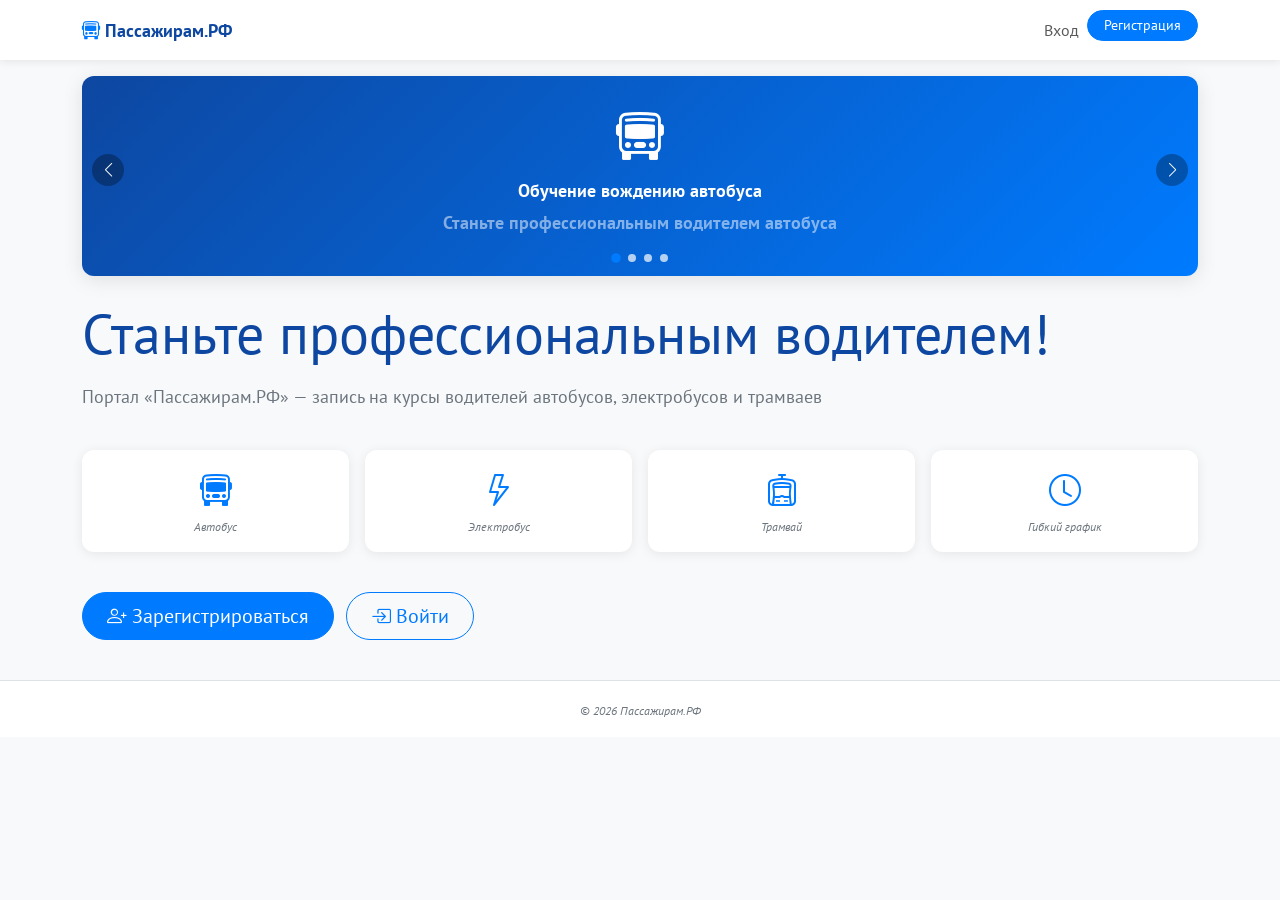
==== айкина/index.html @ 72fbd8d3 "Add files via upload" ====
<!DOCTYPE html>
<html lang="ru">
<head>
    <meta charset="UTF-8">
    <meta name="viewport" content="width=device-width, initial-scale=1.0">
    <title>Пассажирам.РФ - Главная</title>
    
    <link href="https://fonts.googleapis.com/css2?family=PT+Sans:wght@400;700&family=PT+Sans:ital@1&display=swap" rel="stylesheet">
    <link href="https://cdn.jsdelivr.net/npm/bootstrap@5.3.0/dist/css/bootstrap.min.css" rel="stylesheet">
    <link rel="stylesheet" href="https://cdn.jsdelivr.net/npm/bootstrap-icons@1.11.0/font/bootstrap-icons.css">
    <link rel="stylesheet" href="https://cdn.jsdelivr.net/npm/swiper@11/swiper-bundle.min.css" />
    <link rel="stylesheet" href="static/css/style.css">
</head>
<body>
    <nav class="navbar navbar-expand-lg" id="mainNav">
        <div class="container">
            <a class="navbar-brand" href="index.html">
                <i class="bi bi-bus-front"></i> Пассажирам.РФ
            </a>
            <button class="navbar-toggler border-0" type="button" data-bs-toggle="collapse" data-bs-target="#navbarNav">
                <span class="navbar-toggler-icon"></span>
            </button>
            <div class="collapse navbar-collapse" id="navbarNav">
                <ul class="navbar-nav ms-auto">
                    <li class="nav-item">
                        <a class="nav-link" href="templates/login.html">Вход</a>
                    </li>
                    <li class="nav-item">
                        <a class="btn btn-primary btn-sm rounded-pill px-3 text-white" href="templates/register.html">
                            Регистрация
                        </a>
                    </li>
                </ul>
            </div>
        </div>
    </nav>

    <main class="container py-3">
        <div class="swiper mb-4">
            <div class="swiper-wrapper">
                <div class="swiper-slide" style="background: linear-gradient(135deg, #0d47a1, #007bff);">
                    <div class="slide-content text-center p-4">
                        <i class="bi bi-bus-front" style="font-size: 48px;"></i>
                        <h3 class="text-white mt-2">Обучение вождению автобуса</h3>
                        <p class="text-white-50 small">Станьте профессиональным водителем автобуса</p>
                    </div>
                </div>
                <div class="swiper-slide" style="background: linear-gradient(135deg, #1a237e, #0d47a1);">
                    <div class="slide-content text-center p-4">
                        <i class="bi bi-lightning" style="font-size: 48px;"></i>
                        <h3 class="text-white mt-2">Электробусы — будущее</h3>
                        <p class="text-white-50 small">Освойте управление современным электробусом</p>
                    </div>
                </div>
                <div class="swiper-slide" style="background: linear-gradient(135deg, #004d40, #00796b);">
                    <div class="slide-content text-center p-4">
                        <i class="bi bi-train-lightrail-front" style="font-size: 48px;"></i>
                        <h3 class="text-white mt-2">Курсы вождения трамвая</h3>
                        <p class="text-white-50 small">Надежная профессия в городском транспорте</p>
                    </div>
                </div>
                <div class="swiper-slide" style="background: linear-gradient(135deg, #e65100, #f57c00);">
                    <div class="slide-content text-center p-4">
                        <i class="bi bi-award" style="font-size: 48px;"></i>
                        <h3 class="text-white mt-2">Получите права категории D</h3>
                        <p class="text-white-50 small">Официальное обучение с выдачей удостоверения</p>
                    </div>
                </div>
            </div>
            <div class="swiper-pagination"></div>
            <div class="swiper-button-next"></div>
            <div class="swiper-button-prev"></div>
        </div>

        <div class="row align-items-center">
            <div class="col-12">
                <h1 class="display-4 animate-on-scroll">Станьте профессиональным водителем!</h1>
                <p class="lead mt-3" style="font-size: 18px; color: #6c757d;">
                    Портал «Пассажирам.РФ» — запись на курсы водителей автобусов, электробусов и трамваев
                </p>
                
                <div class="row mt-4 g-3">
                    <div class="col-6 col-md-3 animate-on-scroll">
                        <div class="card text-center p-3">
                            <i class="bi bi-bus-front card-icon"></i>
                            <small class="mt-1">Автобус</small>
                        </div>
                    </div>
                    <div class="col-6 col-md-3 animate-on-scroll" style="animation-delay: 0.1s;">
                        <div class="card text-center p-3">
                            <i class="bi bi-lightning card-icon"></i>
                            <small class="mt-1">Электробус</small>
                        </div>
                    </div>
                    <div class="col-6 col-md-3 animate-on-scroll" style="animation-delay: 0.2s;">
                        <div class="card text-center p-3">
                            <i class="bi bi-train-lightrail-front card-icon"></i>
                            <small class="mt-1">Трамвай</small>
                        </div>
                    </div>
                    <div class="col-6 col-md-3 animate-on-scroll" style="animation-delay: 0.3s;">
                        <div class="card text-center p-3">
                            <i class="bi bi-clock card-icon"></i>
                            <small class="mt-1">Гибкий график</small>
                        </div>
                    </div>
                </div>
                
                <div class="mt-4 animate-on-scroll" style="animation-delay: 0.4s;">
                    <div class="d-grid gap-2 d-sm-block">
                        <a href="templates/register.html" class="btn btn-primary btn-lg rounded-pill px-4 me-2">
                            <i class="bi bi-person-plus"></i> Зарегистрироваться
                        </a>
                        <a href="templates/login.html" class="btn btn-outline-primary btn-lg rounded-pill px-4">
                            <i class="bi bi-box-arrow-in-right"></i> Войти
                        </a>
                    </div>
                </div>
            </div>
        </div>
    </main>

    <footer class="footer">
        <div class="container text-center">
            <small>© 2026 Пассажирам.РФ</small>
        </div>
    </footer>

    <script src="https://cdn.jsdelivr.net/npm/bootstrap@5.3.0/dist/js/bootstrap.bundle.min.js"></script>
    <script src="https://cdn.jsdelivr.net/npm/swiper@11/swiper-bundle.min.js"></script>
    <script src="static/js/main.js"></script>
</body>
</html>
---- айкина/static/css/style.css ----
* {
    font-family: 'PT Sans', sans-serif;
    box-sizing: border-box;
}

body {
    background-color: #f8f9fa;
    color: #212529;
    font-size: 16px;
    padding-bottom: 20px;
    opacity: 0;
    animation: pageFadeIn 0.5s ease-in-out forwards;
}

:root {
    --primary-blue: #007bff;
    --dark-blue: #0d47a1;
    --gray: #6c757d;
    --bg-light: #f8f9fa;
    --white: #ffffff;
    --transition-speed: 0.3s;
    --border-radius: 12px;
    --box-shadow: 0 2px 12px rgba(0, 0, 0, 0.08);
}

h1 { font-size: 28px; font-weight: 700; color: #0d47a1; }
h2 { font-size: 22px; font-weight: 700; color: #0d47a1; }
h3 { font-size: 18px; font-weight: 700; color: #0d47a1; }
h4 { font-size: 16px; font-weight: 700; color: #0d47a1; }

p, .main-text { font-size: 16px; }
small, .text-muted, .small-text { 
    font-size: 12px; 
    font-style: italic; 
    color: #6c757d; 
}

@keyframes pageFadeIn {
    from { opacity: 0; transform: translateY(10px); }
    to { opacity: 1; transform: translateY(0); }
}

@keyframes slideInUp {
    from { opacity: 0; transform: translateY(30px); }
    to { opacity: 1; transform: translateY(0); }
}

@keyframes bounceIn {
    0% { opacity: 0; transform: scale(0.3); }
    50% { opacity: 1; transform: scale(1.05); }
    70% { transform: scale(0.9); }
    100% { transform: scale(1); }
}

@keyframes shake {
    0%, 100% { transform: translateX(0); }
    25% { transform: translateX(-5px); }
    75% { transform: translateX(5px); }
}

.animate-on-scroll {
    opacity: 0;
    transform: translateY(30px);
    transition: all 0.6s ease-out;
}

.animate-on-scroll.visible {
    opacity: 1;
    transform: translateY(0);
}

.navbar {
    background: #ffffff !important;
    box-shadow: 0 2px 8px rgba(0, 0, 0, 0.08);
    padding: 10px 0;
    transition: box-shadow var(--transition-speed) ease;
}

.navbar.scrolled {
    box-shadow: 0 4px 20px rgba(0, 0, 0, 0.15);
}

.navbar-brand {
    color: #0d47a1 !important;
    font-weight: 700;
    font-size: 18px;
    transition: all var(--transition-speed) ease;
}

.navbar-brand:hover {
    transform: scale(1.02);
}

.navbar-brand i {
    color: #007bff;
}

.nav-link {
    position: relative;
    transition: all var(--transition-speed) ease;
}

.nav-link::after {
    content: '';
    position: absolute;
    bottom: 0;
    left: 50%;
    width: 0;
    height: 2px;
    background: #007bff;
    transition: all var(--transition-speed) ease;
    transform: translateX(-50%);
}

.nav-link:hover::after {
    width: 100%;
}

.card {
    background: #ffffff;
    border: none;
    border-radius: var(--border-radius);
    box-shadow: var(--box-shadow);
    margin-bottom: 16px;
    transition: all var(--transition-speed) ease;
}

.card:hover {
    transform: translateY(-4px);
    box-shadow: 0 8px 25px rgba(0, 0, 0, 0.12);
}

.card-body {
    padding: 20px;
}

.card-icon {
    font-size: 32px;
    color: #007bff;
    transition: all var(--transition-speed) ease;
}

.card:hover .card-icon {
    transform: scale(1.1) rotate(-5deg);
}

.btn {
    transition: all var(--transition-speed) ease;
    position: relative;
    overflow: hidden;
}

.btn:active {
    transform: scale(0.95);
}

.btn::after {
    content: '';
    position: absolute;
    top: 50%;
    left: 50%;
    width: 0;
    height: 0;
    border-radius: 50%;
    background: rgba(255, 255, 255, 0.2);
    transform: translate(-50%, -50%);
    transition: width 0.6s, height 0.6s;
}

.btn:active::after {
    width: 300px;
    height: 300px;
}

.btn-primary {
    background: #007bff;
    border-color: #007bff;
}

.btn-primary:hover {
    background: #0d47a1;
    border-color: #0d47a1;
    transform: translateY(-2px);
    box-shadow: 0 4px 15px rgba(0, 123, 255, 0.3);
}

.btn-outline-primary {
    color: #007bff;
    border-color: #007bff;
}

.btn-outline-primary:hover {
    background: #007bff;
    border-color: #007bff;
    color: white;
    transform: translateY(-2px);
    box-shadow: 0 4px 15px rgba(0, 123, 255, 0.2);
}

.btn-success {
    background: #28a745;
    border-color: #28a745;
}

.btn-success:hover {
    background: #1e7e34;
    border-color: #1e7e34;
    transform: translateY(-2px);
    box-shadow: 0 4px 15px rgba(40, 167, 69, 0.3);
}

.form-control,
.form-select {
    border-radius: 8px;
    border: 1px solid #dee2e6;
    font-size: 16px;
    padding: 10px 14px;
    transition: all var(--transition-speed) ease;
}

.form-control:focus,
.form-select:focus {
    border-color: #007bff;
    box-shadow: 0 0 0 0.2rem rgba(0, 123, 255, 0.15);
    transform: scale(1.01);
}

.form-control.is-invalid,
.form-select.is-invalid {
    border-color: #dc3545;
    animation: shake 0.3s ease-in-out;
}

.invalid-feedback {
    font-size: 12px;
    font-style: italic;
    color: #dc3545;
    animation: slideInUp 0.3s ease-out;
}

.badge {
    transition: all var(--transition-speed) ease;
    padding: 6px 12px;
    border-radius: 20px;
    font-size: 12px;
}

.badge-status-new {
    background: #ffc107;
    color: #212529;
}

.badge-status-progress {
    background: #007bff;
    color: white;
}

.badge-status-completed {
    background: #28a745;
    color: white;
}

.swiper {
    width: 100%;
    height: 200px;
    border-radius: var(--border-radius);
    overflow: hidden;
    box-shadow: 0 4px 20px rgba(0, 0, 0, 0.1);
}

.swiper-slide {
    display: flex;
    align-items: center;
    justify-content: center;
    color: white;
    font-size: 20px;
    font-weight: 700;
}

.swiper-slide .slide-content {
    animation: bounceIn 0.8s ease-out;
}

.swiper-button-next,
.swiper-button-prev {
    color: white;
    background: rgba(0, 0, 0, 0.3);
    width: 32px;
    height: 32px;
    border-radius: 50%;
    transition: all var(--transition-speed) ease;
}

.swiper-button-next:hover,
.swiper-button-prev:hover {
    background: rgba(0, 0, 0, 0.5);
    transform: scale(1.1);
}

.swiper-button-next:after,
.swiper-button-prev:after {
    font-size: 14px;
}

.swiper-pagination-bullet {
    background: white;
    opacity: 0.7;
    transition: all var(--transition-speed) ease;
}

.swiper-pagination-bullet-active {
    background: #007bff;
    opacity: 1;
    transform: scale(1.2);
}

.alert {
    border-radius: var(--border-radius);
    animation: slideInUp 0.4s ease-out;
    border: none;
    box-shadow: 0 4px 15px rgba(0, 0, 0, 0.08);
}

.table th {
    background: #f8f9fa;
    border-bottom: 2px solid #dee2e6;
    font-weight: 700;
    color: #0d47a1;
}

.table-hover tbody tr:hover {
    background: rgba(0, 123, 255, 0.05);
}

.pagination .page-link {
    border: none;
    color: #007bff;
    background: transparent;
    transition: all var(--transition-speed) ease;
}

.pagination .page-link:hover {
    background: #007bff;
    color: white;
    transform: scale(1.05);
}

.pagination .page-item.active .page-link {
    background: #007bff;
    color: white;
    border-radius: 50%;
}

.pagination .page-item.disabled .page-link {
    color: #6c757d;
}

.modal-content {
    border: none;
    border-radius: var(--border-radius);
    box-shadow: 0 20px 60px rgba(0, 0, 0, 0.15);
}

.nav-tabs .nav-link {
    border: none;
    color: #6c757d;
    font-weight: 600;
    transition: all var(--transition-speed) ease;
    border-radius: 8px 8px 0 0;
}

.nav-tabs .nav-link:hover {
    color: #007bff;
    background: rgba(0, 123, 255, 0.05);
}

.nav-tabs .nav-link.active {
    color: #007bff;
    background: white;
    border-bottom: 3px solid #007bff;
}

.footer {
    background: #ffffff;
    border-top: 1px solid #dee2e6;
    padding: 16px 0;
    margin-top: 24px;
}

@media (max-width: 768px) {
    h1 { font-size: 24px; }
    h2 { font-size: 20px; }
    h3 { font-size: 16px; }
    
    .card-body { padding: 16px; }
    .container { padding: 0 12px; }
    .swiper { height: 150px; }
    
    .table { font-size: 12px; }
    .table td, .table th { padding: 6px 8px; }
}

@media (max-width: 576px) {
    h1 { font-size: 20px; }
    h2 { font-size: 18px; }
    
    .swiper { height: 130px; }
    .swiper-slide { font-size: 14px; }
    
    .pagination .page-link { 
        padding: 6px 10px; 
        font-size: 12px;
    }
}
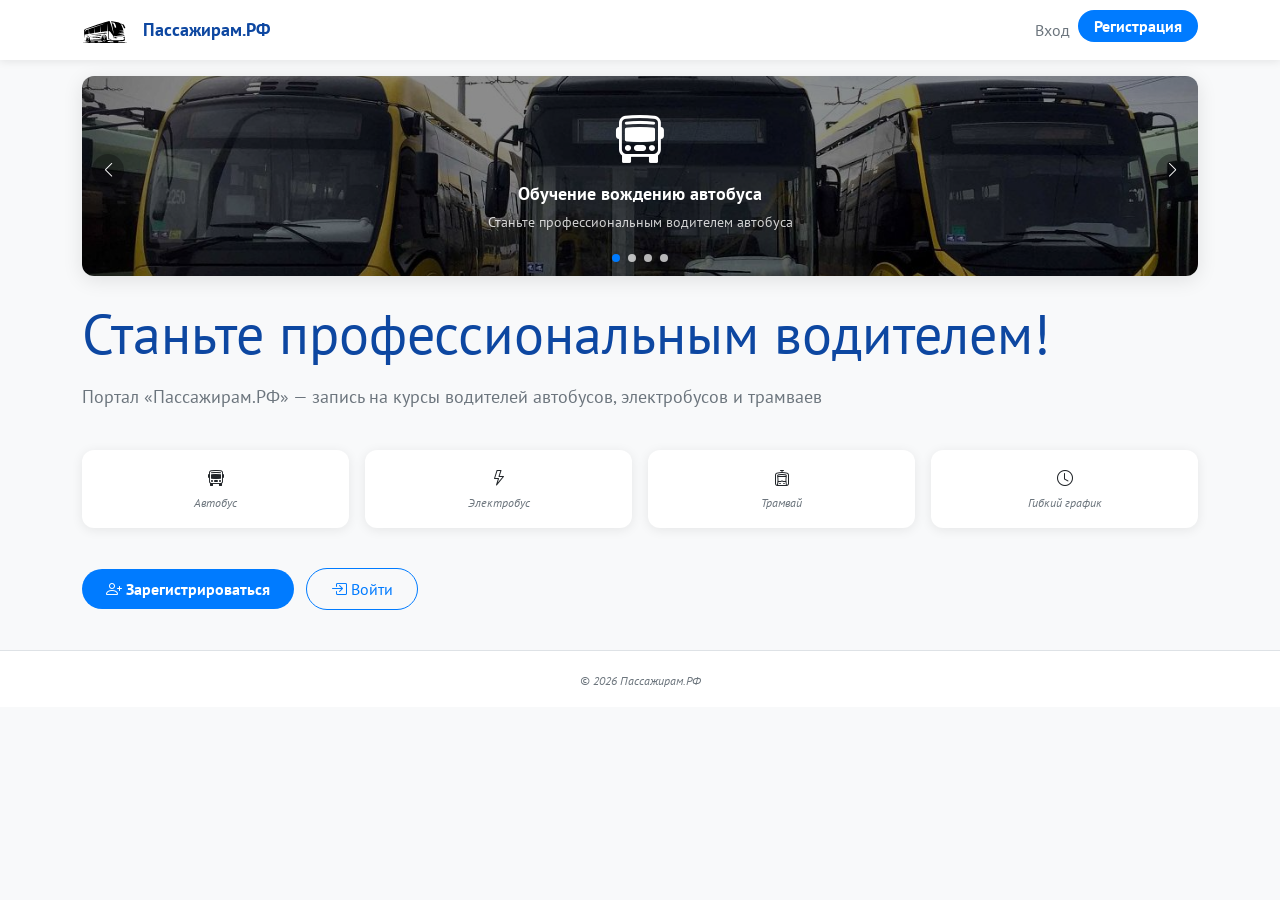
==== commit 9b726fb9: "Add files via upload" ====
--- a/айкина/index.html
+++ b/айкина/index.html
@@ -15,7 +15,9 @@
     <nav class="navbar navbar-expand-lg" id="mainNav">
         <div class="container">
             <a class="navbar-brand" href="index.html">
-                <i class="bi bi-bus-front"></i> Пассажирам.РФ
+                <!-- ЛОГОТИП вместо иконки автобуса -->
+                <img src="./img/logo2.svg" alt="Пассажирам.РФ" class="logo-img" style="height: 24px; width: auto; margin-right: 10px;">
+                Пассажирам.РФ
             </a>
             <button class="navbar-toggler border-0" type="button" data-bs-toggle="collapse" data-bs-target="#navbarNav">
                 <span class="navbar-toggler-icon"></span>
@@ -36,34 +38,50 @@
     </nav>
 
     <main class="container py-3">
+        <!-- СЛАЙДЕР С КАРТИНКАМИ -->
         <div class="swiper mb-4">
             <div class="swiper-wrapper">
-                <div class="swiper-slide" style="background: linear-gradient(135deg, #0d47a1, #007bff);">
-                    <div class="slide-content text-center p-4">
-                        <i class="bi bi-bus-front" style="font-size: 48px;"></i>
-                        <h3 class="text-white mt-2">Обучение вождению автобуса</h3>
-                        <p class="text-white-50 small">Станьте профессиональным водителем автобуса</p>
+                <!-- Слайд 1: Автобус -->
+                <div class="swiper-slide" style="background-image: url('./img/avtobys.jpg'); background-size: cover; background-position: center;">
+                    <div class="slide-overlay">
+                        <div class="slide-content text-center p-4">
+                            <i class="bi bi-bus-front" style="font-size: 48px; color: #ffffff;"></i>
+                            <h3 class="text-white mt-2">Обучение вождению автобуса</h3>
+                            <p class="text-white small" style="opacity: 0.8;">Станьте профессиональным водителем автобуса</p>
+                        </div>
                     </div>
                 </div>
-                <div class="swiper-slide" style="background: linear-gradient(135deg, #1a237e, #0d47a1);">
-                    <div class="slide-content text-center p-4">
-                        <i class="bi bi-lightning" style="font-size: 48px;"></i>
-                        <h3 class="text-white mt-2">Электробусы — будущее</h3>
-                        <p class="text-white-50 small">Освойте управление современным электробусом</p>
+                
+                <!-- Слайд 2: Электробус -->
+                <div class="swiper-slide" style="background-image: url('./img/electro.jpg'); background-size: cover; background-position: center;">
+                    <div class="slide-overlay">
+                        <div class="slide-content text-center p-4">
+                            <i class="bi bi-lightning" style="font-size: 48px; color: #ffffff;"></i>
+                            <h3 class="text-white mt-2">Электробусы — будущее</h3>
+                            <p class="text-white small" style="opacity: 0.8;">Освойте управление современным электробусом</p>
+                        </div>
                     </div>
                 </div>
-                <div class="swiper-slide" style="background: linear-gradient(135deg, #004d40, #00796b);">
-                    <div class="slide-content text-center p-4">
-                        <i class="bi bi-train-lightrail-front" style="font-size: 48px;"></i>
-                        <h3 class="text-white mt-2">Курсы вождения трамвая</h3>
-                        <p class="text-white-50 small">Надежная профессия в городском транспорте</p>
+                
+                <!-- Слайд 3: Трамвай -->
+                <div class="swiper-slide" style="background-image: url('./img/1_large.png'); background-size: cover; background-position: center;">
+                    <div class="slide-overlay">
+                        <div class="slide-content text-center p-4">
+                            <i class="bi bi-train-lightrail-front" style="font-size: 48px; color: #ffffff;"></i>
+                            <h3 class="text-white mt-2">Курсы вождения трамвая</h3>
+                            <p class="text-white small" style="opacity: 0.8;">Надежная профессия в городском транспорте</p>
+                        </div>
                     </div>
                 </div>
-                <div class="swiper-slide" style="background: linear-gradient(135deg, #e65100, #f57c00);">
-                    <div class="slide-content text-center p-4">
-                        <i class="bi bi-award" style="font-size: 48px;"></i>
-                        <h3 class="text-white mt-2">Получите права категории D</h3>
-                        <p class="text-white-50 small">Официальное обучение с выдачей удостоверения</p>
+                
+                <!-- Слайд 4: Получение прав -->
+                <div class="swiper-slide" style="background-image: url('./img/scale_1200.png'); background-size: cover; background-position: center;">
+                    <div class="slide-overlay">
+                        <div class="slide-content text-center p-4">
+                            <i class="bi bi-award" style="font-size: 48px; color: #ffffff;"></i>
+                            <h3 class="text-white mt-2">Получите права категории D</h3>
+                            <p class="text-white small" style="opacity: 0.8;">Официальное обучение с выдачей удостоверения</p>
+                        </div>
                     </div>
                 </div>
             </div>
--- a/айкина/static/css/style.css
+++ b/айкина/static/css/style.css
@@ -1,3 +1,9 @@
+/* ========================================
+   РУКОВОДСТВО ПО СТИЛЮ - Пассажирам.РФ
+   Цвета: #007bff, #0d47a1, #6c757d, #f8f9fa, #ffffff
+   Шрифт: PT Sans
+   ======================================== */
+
 * {
     font-family: 'PT Sans', sans-serif;
     box-sizing: border-box;
@@ -8,8 +14,6 @@
     color: #212529;
     font-size: 16px;
     padding-bottom: 20px;
-    opacity: 0;
-    animation: pageFadeIn 0.5s ease-in-out forwards;
 }
 
 :root {
@@ -18,77 +22,60 @@
     --gray: #6c757d;
     --bg-light: #f8f9fa;
     --white: #ffffff;
-    --transition-speed: 0.3s;
-    --border-radius: 12px;
-    --box-shadow: 0 2px 12px rgba(0, 0, 0, 0.08);
-}
-
-h1 { font-size: 28px; font-weight: 700; color: #0d47a1; }
-h2 { font-size: 22px; font-weight: 700; color: #0d47a1; }
-h3 { font-size: 18px; font-weight: 700; color: #0d47a1; }
-h4 { font-size: 16px; font-weight: 700; color: #0d47a1; }
-
-p, .main-text { font-size: 16px; }
-small, .text-muted, .small-text { 
-    font-size: 12px; 
-    font-style: italic; 
-    color: #6c757d; 
-}
-
-@keyframes pageFadeIn {
-    from { opacity: 0; transform: translateY(10px); }
-    to { opacity: 1; transform: translateY(0); }
-}
-
-@keyframes slideInUp {
-    from { opacity: 0; transform: translateY(30px); }
-    to { opacity: 1; transform: translateY(0); }
-}
-
-@keyframes bounceIn {
-    0% { opacity: 0; transform: scale(0.3); }
-    50% { opacity: 1; transform: scale(1.05); }
-    70% { transform: scale(0.9); }
-    100% { transform: scale(1); }
-}
-
-@keyframes shake {
-    0%, 100% { transform: translateX(0); }
-    25% { transform: translateX(-5px); }
-    75% { transform: translateX(5px); }
-}
-
-.animate-on-scroll {
-    opacity: 0;
-    transform: translateY(30px);
-    transition: all 0.6s ease-out;
-}
-
-.animate-on-scroll.visible {
-    opacity: 1;
-    transform: translateY(0);
-}
-
+}
+
+/* ===== ШРИФТЫ ===== */
+h1 {
+    font-size: 36px;
+    font-weight: 700;
+    font-family: 'PT Sans', sans-serif;
+    color: #0d47a1;
+}
+
+h2 {
+    font-size: 24px;
+    font-weight: 700;
+    font-family: 'PT Sans', sans-serif;
+    color: #0d47a1;
+}
+
+h3 {
+    font-size: 18px;
+    font-weight: 700;
+    font-family: 'PT Sans', sans-serif;
+    color: #0d47a1;
+}
+
+h4 {
+    font-size: 16px;
+    font-weight: 700;
+    font-family: 'PT Sans', sans-serif;
+    color: #0d47a1;
+}
+
+p, .main-text, .nav-link, .form-label, .btn, .card-text, .lead {
+    font-size: 16px;
+    font-family: 'PT Sans', sans-serif;
+}
+
+small, .text-muted, .small-text, .form-text, .help-text, .invalid-feedback {
+    font-size: 12px;
+    font-family: 'PT Sans', sans-serif;
+    font-style: italic;
+    color: #6c757d;
+}
+
+/* ===== НАВИГАЦИЯ ===== */
 .navbar {
     background: #ffffff !important;
     box-shadow: 0 2px 8px rgba(0, 0, 0, 0.08);
     padding: 10px 0;
-    transition: box-shadow var(--transition-speed) ease;
-}
-
-.navbar.scrolled {
-    box-shadow: 0 4px 20px rgba(0, 0, 0, 0.15);
 }
 
 .navbar-brand {
     color: #0d47a1 !important;
     font-weight: 700;
     font-size: 18px;
-    transition: all var(--transition-speed) ease;
-}
-
-.navbar-brand:hover {
-    transform: scale(1.02);
 }
 
 .navbar-brand i {
@@ -96,205 +83,163 @@
 }
 
 .nav-link {
-    position: relative;
-    transition: all var(--transition-speed) ease;
-}
-
-.nav-link::after {
-    content: '';
-    position: absolute;
-    bottom: 0;
-    left: 50%;
-    width: 0;
-    height: 2px;
-    background: #007bff;
-    transition: all var(--transition-speed) ease;
-    transform: translateX(-50%);
-}
-
-.nav-link:hover::after {
-    width: 100%;
-}
-
+    color: #6c757d !important;
+}
+
+.nav-link:hover {
+    color: #007bff !important;
+}
+
+/* ===== КАРТОЧКИ ===== */
 .card {
     background: #ffffff;
     border: none;
-    border-radius: var(--border-radius);
-    box-shadow: var(--box-shadow);
+    border-radius: 12px;
+    box-shadow: 0 2px 12px rgba(0, 0, 0, 0.08);
     margin-bottom: 16px;
-    transition: all var(--transition-speed) ease;
-}
-
-.card:hover {
-    transform: translateY(-4px);
-    box-shadow: 0 8px 25px rgba(0, 0, 0, 0.12);
 }
 
 .card-body {
     padding: 20px;
 }
 
-.card-icon {
-    font-size: 32px;
-    color: #007bff;
-    transition: all var(--transition-speed) ease;
-}
-
-.card:hover .card-icon {
-    transform: scale(1.1) rotate(-5deg);
-}
-
-.btn {
-    transition: all var(--transition-speed) ease;
-    position: relative;
-    overflow: hidden;
-}
-
-.btn:active {
-    transform: scale(0.95);
-}
-
-.btn::after {
-    content: '';
-    position: absolute;
-    top: 50%;
-    left: 50%;
-    width: 0;
-    height: 0;
-    border-radius: 50%;
-    background: rgba(255, 255, 255, 0.2);
-    transform: translate(-50%, -50%);
-    transition: width 0.6s, height 0.6s;
-}
-
-.btn:active::after {
-    width: 300px;
-    height: 300px;
-}
-
+/* ===== КНОПКИ (ТОЛЬКО ГОЛУБОЙ) ===== */
 .btn-primary {
     background: #007bff;
-    border-color: #007bff;
+    border: none;
+    color: #ffffff;
+    border-radius: 20px;
+    font-weight: 600;
 }
 
 .btn-primary:hover {
     background: #0d47a1;
-    border-color: #0d47a1;
-    transform: translateY(-2px);
-    box-shadow: 0 4px 15px rgba(0, 123, 255, 0.3);
+    border: none;
+    color: #ffffff;
 }
 
 .btn-outline-primary {
     color: #007bff;
     border-color: #007bff;
+    background: transparent;
+    border-radius: 20px;
 }
 
 .btn-outline-primary:hover {
     background: #007bff;
     border-color: #007bff;
-    color: white;
-    transform: translateY(-2px);
-    box-shadow: 0 4px 15px rgba(0, 123, 255, 0.2);
-}
-
-.btn-success {
-    background: #28a745;
-    border-color: #28a745;
-}
-
-.btn-success:hover {
-    background: #1e7e34;
-    border-color: #1e7e34;
-    transform: translateY(-2px);
-    box-shadow: 0 4px 15px rgba(40, 167, 69, 0.3);
-}
-
+    color: #ffffff;
+}
+
+/* ===== ФОРМЫ ===== */
 .form-control,
 .form-select {
     border-radius: 8px;
     border: 1px solid #dee2e6;
     font-size: 16px;
     padding: 10px 14px;
-    transition: all var(--transition-speed) ease;
 }
 
 .form-control:focus,
 .form-select:focus {
     border-color: #007bff;
     box-shadow: 0 0 0 0.2rem rgba(0, 123, 255, 0.15);
-    transform: scale(1.01);
 }
 
 .form-control.is-invalid,
 .form-select.is-invalid {
     border-color: #dc3545;
-    animation: shake 0.3s ease-in-out;
 }
 
 .invalid-feedback {
     font-size: 12px;
     font-style: italic;
     color: #dc3545;
-    animation: slideInUp 0.3s ease-out;
-}
-
+}
+
+/* ===== СТАТУСЫ (ТОЛЬКО ПО РУКОВОДСТВУ) ===== */
 .badge {
-    transition: all var(--transition-speed) ease;
     padding: 6px 12px;
     border-radius: 20px;
     font-size: 12px;
-}
-
+    font-family: 'PT Sans', sans-serif;
+}
+
+/* Новая - голубой #007bff */
 .badge-status-new {
-    background: #ffc107;
-    color: #212529;
-}
-
+    background: #007bff;
+    color: #ffffff;
+}
+
+/* Идет обучение - темно-синий #0d47a1 */
 .badge-status-progress {
-    background: #007bff;
-    color: white;
-}
-
+    background: #0d47a1;
+    color: #ffffff;
+}
+
+/* Обучение завершено - серый #6c757d */
 .badge-status-completed {
-    background: #28a745;
-    color: white;
-}
-
+    background: #6c757d;
+    color: #ffffff;
+}
+
+/* Отзыв оставлен - голубой #007bff */
+.badge-status-feedback {
+    background: #007bff;
+    color: #ffffff;
+}
+
+/* ===== СЛАЙДЕР ===== */
 .swiper {
     width: 100%;
     height: 200px;
-    border-radius: var(--border-radius);
+    border-radius: 12px;
     overflow: hidden;
     box-shadow: 0 4px 20px rgba(0, 0, 0, 0.1);
 }
 
 .swiper-slide {
+    position: relative;
     display: flex;
     align-items: center;
     justify-content: center;
-    color: white;
-    font-size: 20px;
-    font-weight: 700;
-}
-
-.swiper-slide .slide-content {
-    animation: bounceIn 0.8s ease-out;
+    background-size: cover;
+    background-position: center;
+    background-repeat: no-repeat;
+}
+
+.swiper-slide .slide-overlay {
+    position: absolute;
+    top: 0;
+    left: 0;
+    width: 100%;
+    height: 100%;
+    background: rgba(0, 0, 0, 0.45);
+    display: flex;
+    align-items: center;
+    justify-content: center;
+    z-index: 1;
+}
+
+.slide-overlay .slide-content {
+    position: relative;
+    z-index: 2;
+    width: 100%;
 }
 
 .swiper-button-next,
 .swiper-button-prev {
-    color: white;
+    color: #ffffff;
     background: rgba(0, 0, 0, 0.3);
     width: 32px;
     height: 32px;
     border-radius: 50%;
-    transition: all var(--transition-speed) ease;
+    z-index: 10;
 }
 
 .swiper-button-next:hover,
 .swiper-button-prev:hover {
     background: rgba(0, 0, 0, 0.5);
-    transform: scale(1.1);
 }
 
 .swiper-button-next:after,
@@ -303,24 +248,16 @@
 }
 
 .swiper-pagination-bullet {
-    background: white;
+    background: #ffffff;
     opacity: 0.7;
-    transition: all var(--transition-speed) ease;
 }
 
 .swiper-pagination-bullet-active {
     background: #007bff;
     opacity: 1;
-    transform: scale(1.2);
-}
-
-.alert {
-    border-radius: var(--border-radius);
-    animation: slideInUp 0.4s ease-out;
-    border: none;
-    box-shadow: 0 4px 15px rgba(0, 0, 0, 0.08);
-}
-
+}
+
+/* ===== ТАБЛИЦЫ ===== */
 .table th {
     background: #f8f9fa;
     border-bottom: 2px solid #dee2e6;
@@ -332,22 +269,21 @@
     background: rgba(0, 123, 255, 0.05);
 }
 
+/* ===== ПАГИНАЦИЯ ===== */
 .pagination .page-link {
     border: none;
     color: #007bff;
     background: transparent;
-    transition: all var(--transition-speed) ease;
 }
 
 .pagination .page-link:hover {
     background: #007bff;
-    color: white;
-    transform: scale(1.05);
+    color: #ffffff;
 }
 
 .pagination .page-item.active .page-link {
     background: #007bff;
-    color: white;
+    color: #ffffff;
     border-radius: 50%;
 }
 
@@ -355,17 +291,18 @@
     color: #6c757d;
 }
 
+/* ===== МОДАЛЬНЫЕ ОКНА ===== */
 .modal-content {
     border: none;
-    border-radius: var(--border-radius);
+    border-radius: 12px;
     box-shadow: 0 20px 60px rgba(0, 0, 0, 0.15);
 }
 
+/* ===== ТАБЫ ===== */
 .nav-tabs .nav-link {
     border: none;
     color: #6c757d;
     font-weight: 600;
-    transition: all var(--transition-speed) ease;
     border-radius: 8px 8px 0 0;
 }
 
@@ -376,10 +313,11 @@
 
 .nav-tabs .nav-link.active {
     color: #007bff;
-    background: white;
+    background: #ffffff;
     border-bottom: 3px solid #007bff;
 }
 
+/* ===== ФУТЕР ===== */
 .footer {
     background: #ffffff;
     border-top: 1px solid #dee2e6;
@@ -387,28 +325,21 @@
     margin-top: 24px;
 }
 
+/* ===== МОБИЛЬНАЯ АДАПТАЦИЯ ===== */
 @media (max-width: 768px) {
-    h1 { font-size: 24px; }
+    h1 { font-size: 28px; }
     h2 { font-size: 20px; }
     h3 { font-size: 16px; }
     
     .card-body { padding: 16px; }
     .container { padding: 0 12px; }
     .swiper { height: 150px; }
-    
-    .table { font-size: 12px; }
-    .table td, .table th { padding: 6px 8px; }
 }
 
 @media (max-width: 576px) {
-    h1 { font-size: 20px; }
+    h1 { font-size: 24px; }
     h2 { font-size: 18px; }
     
     .swiper { height: 130px; }
     .swiper-slide { font-size: 14px; }
-    
-    .pagination .page-link { 
-        padding: 6px 10px; 
-        font-size: 12px;
-    }
 }
